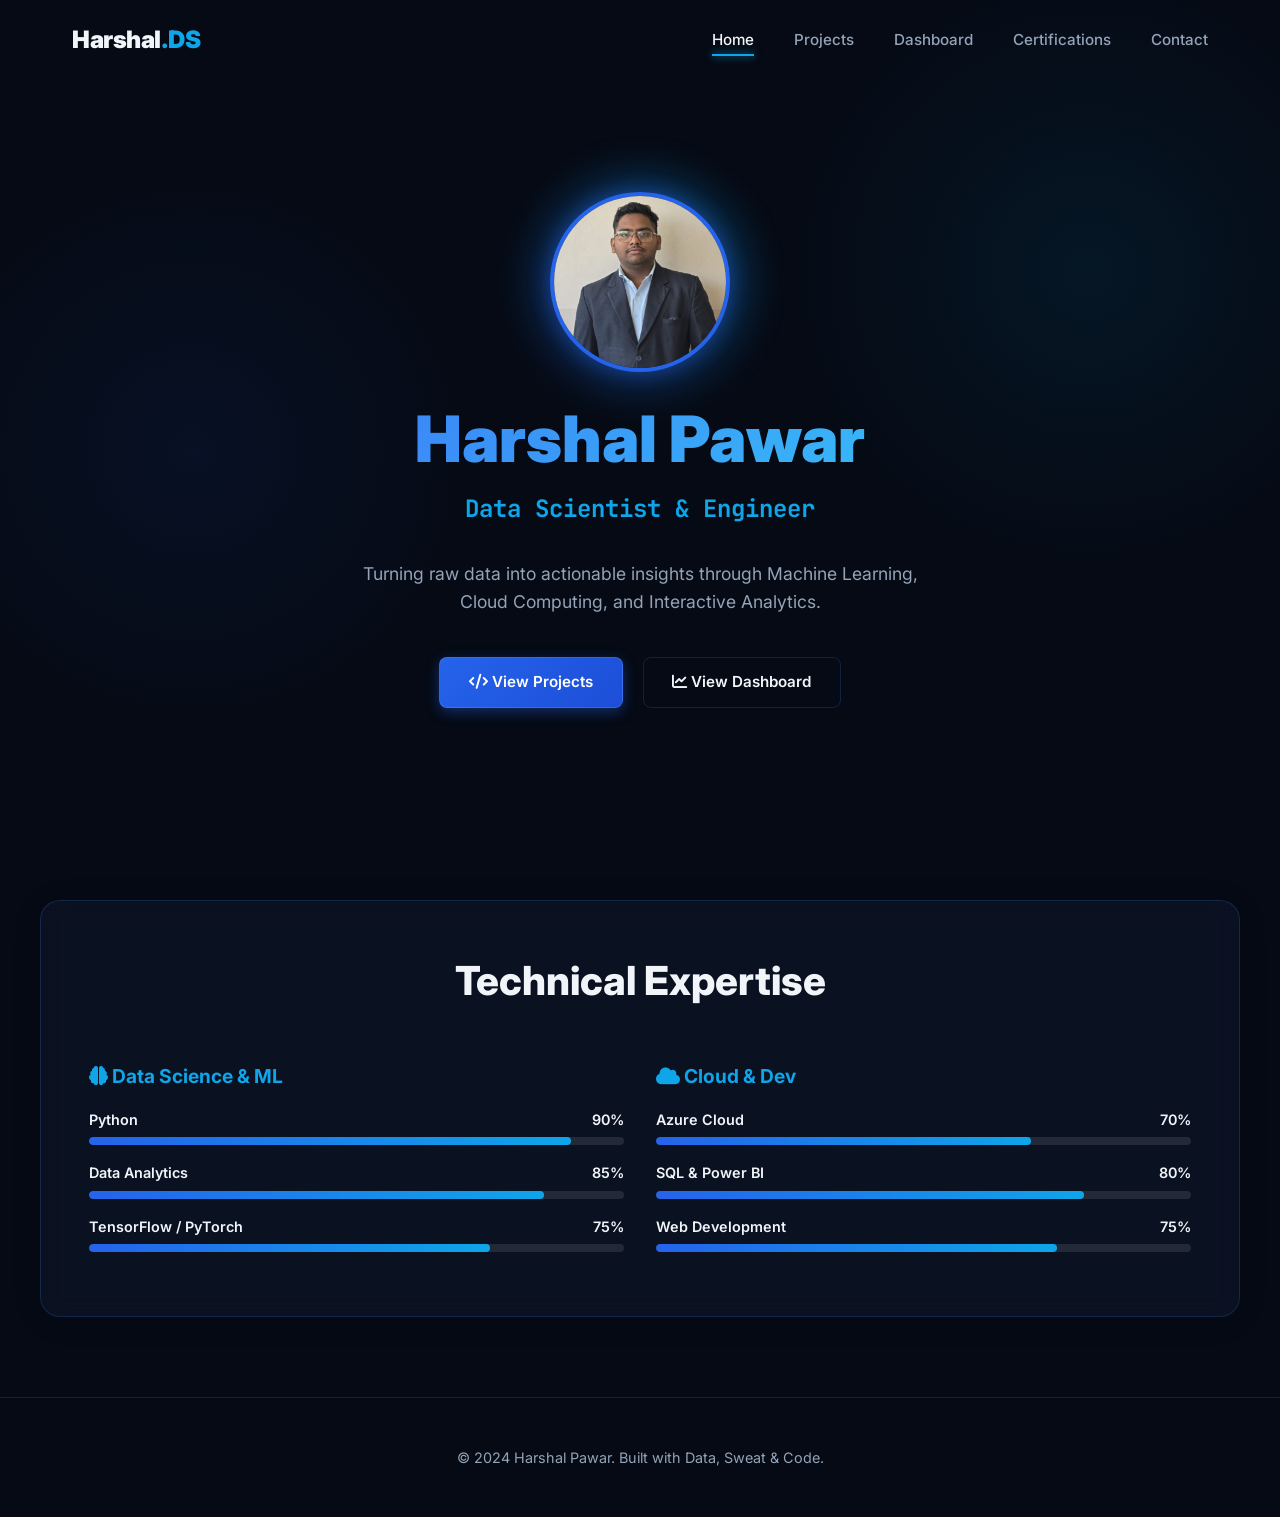
==== index.html @ 5941ae10 "Revamp portfolio with premium Black & Blue theme and Dashboard" ====
<!DOCTYPE html>
<html lang="en">

<head>
  <meta charset="UTF-8">
  <meta name="viewport" content="width=device-width, initial-scale=1.0">
  <title>Harshal Pawar | Data Scientist</title>

  <!-- CSS & Fonts -->
  <link rel="stylesheet" href="css/style.css">
  <link rel="stylesheet" href="https://cdnjs.cloudflare.com/ajax/libs/font-awesome/6.4.0/css/all.min.css">

  <style>
    /* Page Specific Styles */
    .hero {
      min-height: 100vh;
      display: flex;
      align-items: center;
      justify-content: center;
      text-align: center;
      padding-top: var(--nav-height);
    }

    .hero-content h1 {
      font-size: 4rem;
      font-weight: 900;
      line-height: 1.1;
      margin-bottom: 1rem;
    }

    .hero-content h2 {
      font-size: 1.5rem;
      color: var(--accent);
      font-family: var(--font-mono);
      margin-bottom: 2rem;
    }

    .profile-wrapper {
      width: 180px;
      height: 180px;
      margin: 0 auto 2rem;
      position: relative;
    }

    .profile-img {
      width: 100%;
      height: 100%;
      border-radius: 50%;
      object-fit: cover;
      border: 4px solid var(--primary);
      box-shadow: 0 0 20px rgba(37, 99, 235, 0.5);
    }

    .blob {
      position: absolute;
      top: -10%;
      left: -10%;
      width: 120%;
      height: 120%;
      background: linear-gradient(45deg, var(--primary), var(--accent));
      border-radius: 50%;
      z-index: -1;
      opacity: 0.3;
      animation: glow-pulse 3s infinite ease-in-out;
      filter: blur(20px);
    }

    .skills-grid {
      display: grid;
      grid-template-columns: repeat(auto-fit, minmax(280px, 1fr));
      gap: 2rem;
      margin-top: 2rem;
    }

    .skill-group h3 {
      margin-bottom: 1rem;
      color: var(--accent);
      font-size: 1.2rem;
    }

    .skill-item {
      margin-bottom: 1rem;
    }

    .skill-info {
      display: flex;
      justify-content: space-between;
      margin-bottom: 0.4rem;
      font-size: 0.9rem;
      font-weight: 600;
    }

    .progress-bar {
      height: 8px;
      background: rgba(255, 255, 255, 0.1);
      border-radius: 4px;
      overflow: hidden;
    }

    .progress {
      height: 100%;
      background: linear-gradient(90deg, var(--primary), var(--accent));
      border-radius: 4px;
      width: 0;
      /* Animate this */
      transition: width 1.5s ease-out;
    }
  </style>
</head>

<body>

  <!-- Navigation -->
  <header>
    <div class="container">
      <a href="index.html" class="logo">Harshal<span>.DS</span></a>

      <nav class="nav-links">
        <a href="index.html" class="active">Home</a>
        <a href="project.html">Projects</a>
        <a href="dashboard.html">Dashboard</a>
        <a href="certification.html">Certifications</a>
        <a href="contact.html">Contact</a>
      </nav>

      <div class="mobile-toggle">
        <i class="fas fa-bars"></i>
      </div>
    </div>
  </header>

  <!-- Hero Section -->
  <section class="hero">
    <div class="container hero-content animate-on-scroll">
      <div class="profile-wrapper">
        <div class="blob"></div>
        <img src="photo.jpg" alt="Harshal Pawar" class="profile-img">
      </div>

      <h1 class="text-gradient">Harshal Pawar</h1>
      <h2>Data Scientist & Engineer</h2>

      <p style="max-width: 600px; margin: 0 auto 2.5rem; color: var(--text-muted); font-size: 1.1rem;">
        Turning raw data into actionable insights through Machine Learning, Cloud Computing, and Interactive Analytics.
      </p>

      <div class="cta-group">
        <a href="project.html" class="btn btn-primary"><i class="fas fa-code"></i> View Projects</a>
        <a href="dashboard.html" class="btn btn-outline" style="margin-left: 1rem;"><i class="fas fa-chart-line"></i>
          View Dashboard</a>
      </div>
    </div>
  </section>

  <!-- About / Skills Section -->
  <section class="container glass" style="border-radius: 20px; padding: 3rem; margin-bottom: 4rem;">
    <h2 class="section-title">Technical Expertise</h2>

    <div class="skills-grid">
      <div class="skill-group">
        <h3><i class="fas fa-brain"></i> Data Science & ML</h3>

        <div class="skill-item">
          <div class="skill-info"><span>Python</span> <span>90%</span></div>
          <div class="progress-bar">
            <div class="progress" style="width: 90%;"></div>
          </div>
        </div>
        <div class="skill-item">
          <div class="skill-info"><span>Data Analytics</span> <span>85%</span></div>
          <div class="progress-bar">
            <div class="progress" style="width: 85%;"></div>
          </div>
        </div>
        <div class="skill-item">
          <div class="skill-info"><span>TensorFlow / PyTorch</span> <span>75%</span></div>
          <div class="progress-bar">
            <div class="progress" style="width: 75%;"></div>
          </div>
        </div>
      </div>

      <div class="skill-group">
        <h3><i class="fas fa-cloud"></i> Cloud & Dev</h3>

        <div class="skill-item">
          <div class="skill-info"><span>Azure Cloud</span> <span>70%</span></div>
          <div class="progress-bar">
            <div class="progress" style="width: 70%;"></div>
          </div>
        </div>
        <div class="skill-item">
          <div class="skill-info"><span>SQL & Power BI</span> <span>80%</span></div>
          <div class="progress-bar">
            <div class="progress" style="width: 80%;"></div>
          </div>
        </div>
        <div class="skill-item">
          <div class="skill-info"><span>Web Development</span> <span>75%</span></div>
          <div class="progress-bar">
            <div class="progress" style="width: 75%;"></div>
          </div>
        </div>
      </div>
    </div>
  </section>

  <footer>
    <div class="container">
      <p>&copy; 2024 Harshal Pawar. Built with Data, Sweat & Code.</p>
    </div>
  </footer>

  <script src="js/main.js"></script>
  <script>
    // Simple typing effect or just dynamic loading for progress bars
    document.addEventListener('DOMContentLoaded', () => {
      // Trigger progress bars
      setTimeout(() => {
        document.querySelectorAll('.progress').forEach(bar => {
          const width = bar.style.width;
          bar.style.width = '0';
          setTimeout(() => bar.style.width = width, 100);
        });
      }, 500);
    });
  </script>
</body>

</html>
---- css/style.css ----
/* 
 * Auralearn / Harshal Portfolio - Global Styles 
 * Theme: Black & Blue (Pro Data Science)
 */

@import url('https://fonts.googleapis.com/css2?family=Inter:wght@300;400;600;800;900&family=JetBrains+Mono:wght@400;700&display=swap');

:root {
    /* Core Palette */
    --bg-dark: #050a14;
    --bg-card: rgba(13, 20, 39, 0.7);
    --bg-card-hover: rgba(22, 33, 62, 0.8);

    --primary: #2563eb;
    /* Blue 600 */
    --primary-glow: #3b82f6;
    /* Blue 500 */
    --accent: #0ea5e9;
    /* Sky 500 */
    --accent-glow: #38bdf8;
    /* Sky 400 */

    --text-main: #f1f5f9;
    /* Slate 100 */
    --text-muted: #94a3b8;
    /* Slate 400 */

    --border: rgba(59, 130, 246, 0.2);
    --glass: rgba(5, 10, 20, 0.6);
    --nav-height: 80px;

    /* Font Categories */
    --font-sans: 'Inter', system-ui, -apple-system, sans-serif;
    --font-mono: 'JetBrains Mono', monospace;
}

/* Base Reset & Typography */
* {
    margin: 0;
    padding: 0;
    box-sizing: border-box;
}

html {
    scroll-behavior: smooth;
    font-size: 16px;
}

body {
    background-color: var(--bg-dark);
    color: var(--text-main);
    font-family: var(--font-sans);
    line-height: 1.6;
    overflow-x: hidden;
    min-height: 100vh;
    background-image:
        radial-gradient(circle at 15% 50%, rgba(37, 99, 235, 0.08), transparent 25%),
        radial-gradient(circle at 85% 30%, rgba(14, 165, 233, 0.08), transparent 25%);
    background-attachment: fixed;
}

a {
    text-decoration: none;
    color: inherit;
    transition: all 0.3s ease;
}

ul {
    list-style: none;
}

img {
    max-width: 100%;
    display: block;
}

/* Utils: Glassmorphism */
.glass {
    background: var(--bg-card);
    backdrop-filter: blur(12px);
    -webkit-backdrop-filter: blur(12px);
    border: 1px solid var(--border);
    box-shadow: 0 4px 30px rgba(0, 0, 0, 0.1);
}

.glass-panel {
    background: rgba(255, 255, 255, 0.03);
    border: 1px solid rgba(255, 255, 255, 0.05);
    backdrop-filter: blur(5px);
}

/* Utils: Typography */
.text-gradient {
    background: linear-gradient(135deg, var(--primary-glow) 0%, var(--accent-glow) 100%);
    -webkit-background-clip: text;
    -webkit-text-fill-color: transparent;
    background-clip: text;
    text-fill-color: transparent;
}

.font-mono {
    font-family: var(--font-mono);
}

.container {
    max-width: 1200px;
    margin: 0 auto;
    padding: 0 2rem;
}

/* Animations */
@keyframes float {
    0% {
        transform: translateY(0px);
    }

    50% {
        transform: translateY(-10px);
    }

    100% {
        transform: translateY(0px);
    }
}

@keyframes glow-pulse {
    0% {
        box-shadow: 0 0 5px var(--primary-glow);
    }

    50% {
        box-shadow: 0 0 20px var(--primary-glow);
    }

    100% {
        box-shadow: 0 0 5px var(--primary-glow);
    }
}

@keyframes fadeIn {
    from {
        opacity: 0;
        transform: translateY(20px);
    }

    to {
        opacity: 1;
        transform: translateY(0);
    }
}

/* Layout: Header */
header {
    height: var(--nav-height);
    position: fixed;
    top: 0;
    width: 100%;
    z-index: 1000;
    transition: all 0.3s ease;
}

header.scrolled {
    background: rgba(5, 10, 20, 0.85);
    backdrop-filter: blur(16px);
    border-bottom: 1px solid var(--border);
}

header .container {
    height: 100%;
    display: flex;
    justify-content: space-between;
    align-items: center;
}

.logo {
    font-weight: 900;
    font-size: 1.5rem;
    letter-spacing: -0.02em;
    color: var(--text-main);
    position: relative;
}

.logo span {
    color: var(--accent);
}

.nav-links {
    display: flex;
    gap: 2.5rem;
}

.nav-links a {
    font-size: 0.95rem;
    font-weight: 500;
    color: var(--text-muted);
    position: relative;
}

.nav-links a:hover,
.nav-links a.active {
    color: var(--text-main);
}

.nav-links a::after {
    content: '';
    position: absolute;
    width: 0;
    height: 2px;
    bottom: -4px;
    left: 0;
    background: var(--accent);
    transition: width 0.3s ease;
    box-shadow: 0 0 8px var(--accent);
}

.nav-links a:hover::after,
.nav-links a.active::after {
    width: 100%;
}

/* Layout: Footer */
footer {
    padding: 3rem 0;
    margin-top: 5rem;
    border-top: 1px solid var(--border);
    background: rgba(5, 10, 20, 0.4);
    text-align: center;
}

footer p {
    color: var(--text-muted);
    font-size: 0.9rem;
}

/* Mobile Nav Toggle */
.mobile-toggle {
    display: none;
    font-size: 1.5rem;
    cursor: pointer;
    color: var(--text-main);
}

@media (max-width: 768px) {
    .nav-links {
        position: fixed;
        top: var(--nav-height);
        right: -100%;
        height: calc(100vh - var(--nav-height));
        width: 70%;
        background: var(--bg-dark);
        flex-direction: column;
        padding: 2rem;
        gap: 2rem;
        border-left: 1px solid var(--border);
        transition: right 0.4s cubic-bezier(0.4, 0, 0.2, 1);
    }

    .nav-links.active {
        right: 0;
    }

    .mobile-toggle {
        display: block;
    }
}

/* Component: Buttons */
.btn {
    display: inline-block;
    padding: 0.8rem 1.8rem;
    border-radius: 8px;
    font-weight: 600;
    font-size: 0.95rem;
    transition: all 0.3s ease;
    cursor: pointer;
}

.btn-primary {
    background: linear-gradient(135deg, var(--primary) 0%, #1d4ed8 100%);
    color: white;
    box-shadow: 0 4px 14px rgba(37, 99, 235, 0.4);
    border: 1px solid rgba(255, 255, 255, 0.1);
}

.btn-primary:hover {
    transform: translateY(-2px);
    box-shadow: 0 6px 20px rgba(37, 99, 235, 0.6);
}

.btn-outline {
    background: transparent;
    border: 1px solid var(--border);
    color: var(--text-main);
}

.btn-outline:hover {
    border-color: var(--accent);
    color: var(--accent);
    background: rgba(14, 165, 233, 0.05);
}

/* Common Section Styles */
section {
    padding: 5rem 0;
    position: relative;
}

.section-title {
    font-size: 2.5rem;
    font-weight: 800;
    margin-bottom: 3rem;
    text-align: center;
}
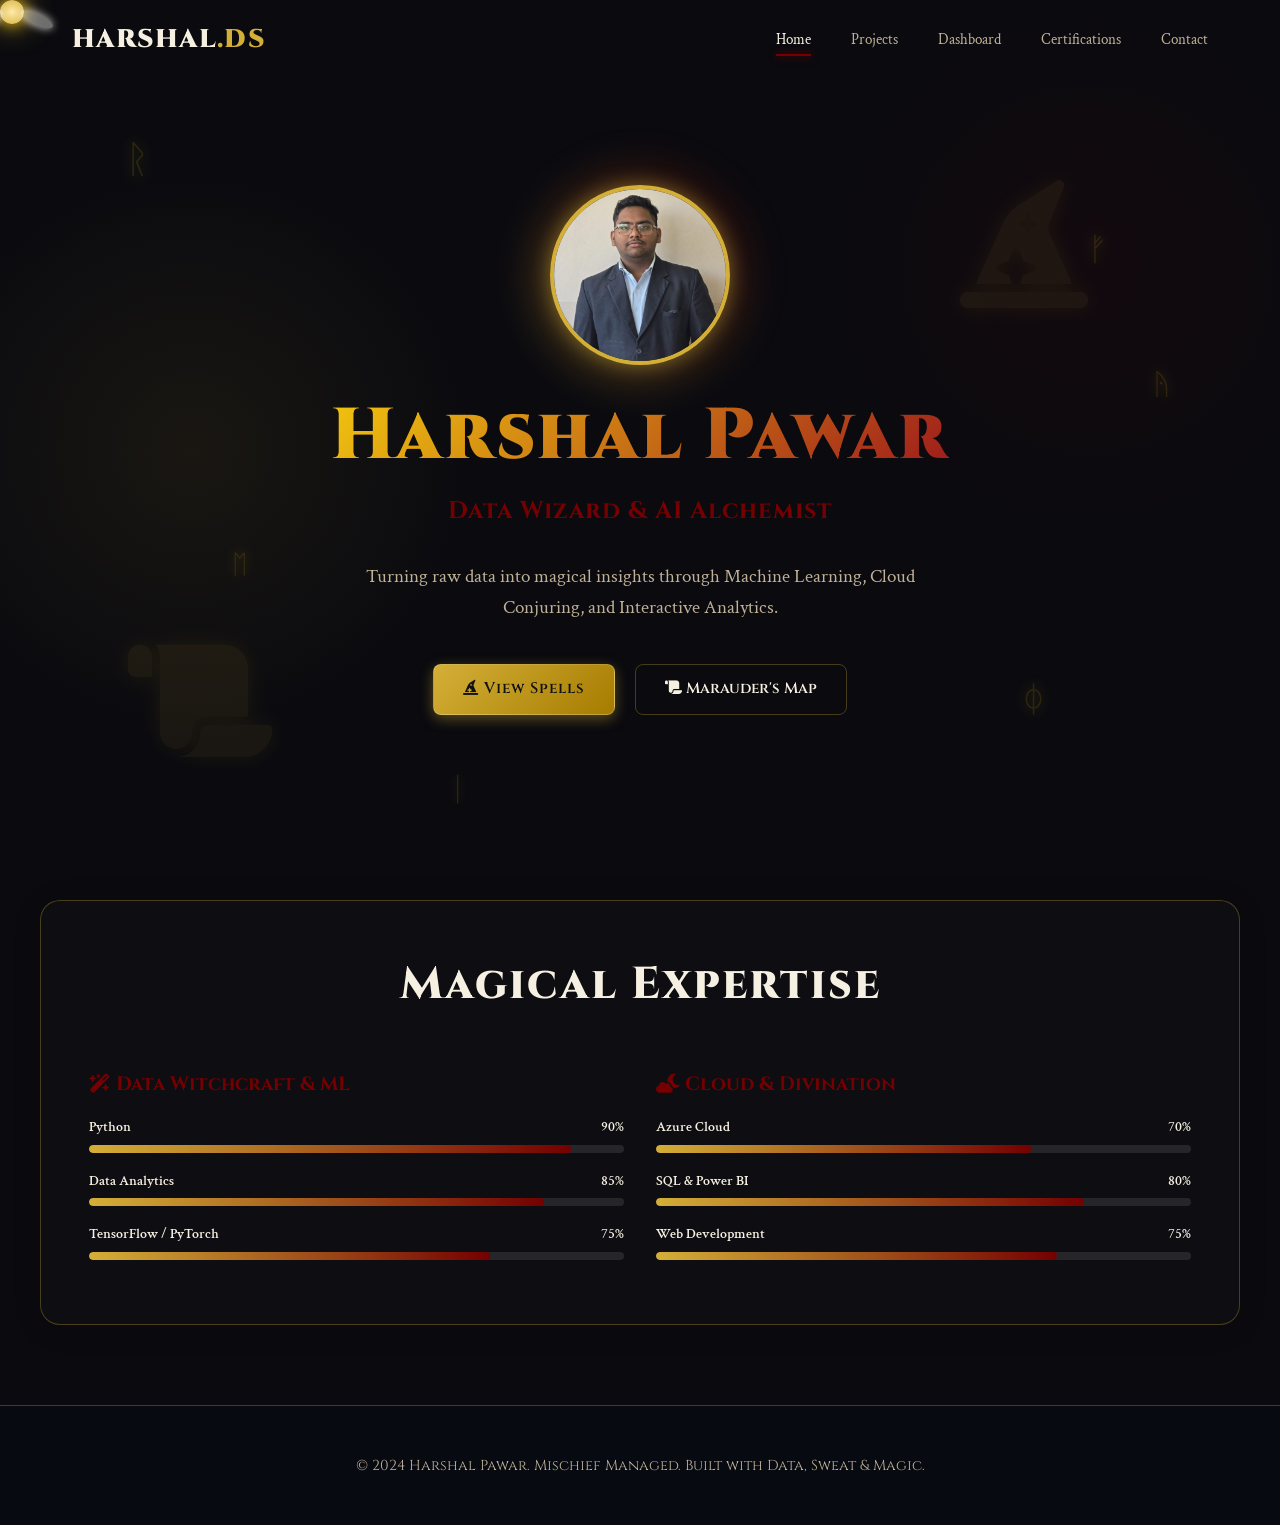
==== commit 843443fd: "Convert portfolio to Harry Potter theme" ====
--- a/index.html
+++ b/index.html
@@ -22,10 +22,12 @@
     }
 
     .hero-content h1 {
-      font-size: 4rem;
+      font-family: var(--font-heading);
+      font-size: 4.5rem;
       font-weight: 900;
       line-height: 1.1;
       margin-bottom: 1rem;
+      letter-spacing: 2px;
     }
 
     .hero-content h2 {
@@ -48,7 +50,7 @@
       border-radius: 50%;
       object-fit: cover;
       border: 4px solid var(--primary);
-      box-shadow: 0 0 20px rgba(37, 99, 235, 0.5);
+      box-shadow: 0 0 20px rgba(212, 175, 55, 0.5);
     }
 
     .blob {
@@ -130,35 +132,55 @@
   </header>
 
   <!-- Hero Section -->
-  <section class="hero">
-    <div class="container hero-content animate-on-scroll">
+  <section class="hero" style="position: relative; overflow: hidden;">
+
+    <!-- Magical Elements Background -->
+    <div class="floating-magic-elements">
+      <div class="snitch"></div>
+
+      <!-- Magical Runes -->
+      <div class="rune r1">&#x16b1;</div>
+      <div class="rune r2">&#x16a0;</div>
+      <div class="rune r3">&#x16d6;</div>
+      <div class="rune r4">&#x16f0;</div>
+      <div class="rune r5">&#x16c1;</div>
+      <div class="rune r6">&#x16a4;</div>
+
+      <!-- Faded Icons -->
+      <i class="fas fa-hat-wizard magical-backdrop-icon hat"></i>
+      <i class="fas fa-scroll magical-backdrop-icon scroll"></i>
+    </div>
+
+    <div class="container hero-content animate-on-scroll" style="position: relative; z-index: 10;">
       <div class="profile-wrapper">
-        <div class="blob"></div>
+        <div class="blob" style="background: linear-gradient(45deg, var(--primary), var(--accent));"></div>
         <img src="photo.jpg" alt="Harshal Pawar" class="profile-img">
       </div>
 
       <h1 class="text-gradient">Harshal Pawar</h1>
-      <h2>Data Scientist & Engineer</h2>
-
-      <p style="max-width: 600px; margin: 0 auto 2.5rem; color: var(--text-muted); font-size: 1.1rem;">
-        Turning raw data into actionable insights through Machine Learning, Cloud Computing, and Interactive Analytics.
+      <h2 style="font-family: var(--font-heading); letter-spacing: 1px;">Data Wizard & AI Alchemist</h2>
+
+      <p style="max-width: 600px; margin: 0 auto 2.5rem; color: var(--text-muted); font-size: 1.2rem;">
+        Turning raw data into magical insights through Machine Learning, Cloud Conjuring, and Interactive Analytics.
       </p>
 
       <div class="cta-group">
-        <a href="project.html" class="btn btn-primary"><i class="fas fa-code"></i> View Projects</a>
-        <a href="dashboard.html" class="btn btn-outline" style="margin-left: 1rem;"><i class="fas fa-chart-line"></i>
-          View Dashboard</a>
+        <a href="project.html" class="btn btn-primary"><i class="fas fa-hat-wizard"></i> View Spells</a>
+        <a href="dashboard.html" class="btn btn-outline" style="margin-left: 1rem; font-family: var(--font-heading);"><i
+            class="fas fa-scroll"></i>
+          Marauder's Map</a>
       </div>
     </div>
   </section>
 
   <!-- About / Skills Section -->
   <section class="container glass" style="border-radius: 20px; padding: 3rem; margin-bottom: 4rem;">
-    <h2 class="section-title">Technical Expertise</h2>
+    <h2 class="section-title">Magical Expertise</h2>
 
     <div class="skills-grid">
       <div class="skill-group">
-        <h3><i class="fas fa-brain"></i> Data Science & ML</h3>
+        <h3 style="font-family: var(--font-heading);"><i class="fas fa-wand-magic-sparkles"></i> Data Witchcraft & ML
+        </h3>
 
         <div class="skill-item">
           <div class="skill-info"><span>Python</span> <span>90%</span></div>
@@ -181,7 +203,7 @@
       </div>
 
       <div class="skill-group">
-        <h3><i class="fas fa-cloud"></i> Cloud & Dev</h3>
+        <h3 style="font-family: var(--font-heading);"><i class="fas fa-cloud-moon"></i> Cloud & Divination</h3>
 
         <div class="skill-item">
           <div class="skill-info"><span>Azure Cloud</span> <span>70%</span></div>
@@ -207,7 +229,8 @@
 
   <footer>
     <div class="container">
-      <p>&copy; 2024 Harshal Pawar. Built with Data, Sweat & Code.</p>
+      <p style="font-family: var(--font-heading);">&copy; 2024 Harshal Pawar. Mischief Managed. Built with Data, Sweat &
+        Magic.</p>
     </div>
   </footer>
 
--- a/css/style.css
+++ b/css/style.css
@@ -3,34 +3,34 @@
  * Theme: Black & Blue (Pro Data Science)
  */
 
-@import url('https://fonts.googleapis.com/css2?family=Inter:wght@300;400;600;800;900&family=JetBrains+Mono:wght@400;700&display=swap');
+@import url('https://fonts.googleapis.com/css2?family=Cinzel:wght@400;600;700;800;900&family=Crimson+Text:ital,wght@0,400;0,600;0,700;1,400&family=JetBrains+Mono:wght@400;700&display=swap');
 
 :root {
-    /* Core Palette */
-    --bg-dark: #050a14;
-    --bg-card: rgba(13, 20, 39, 0.7);
-    --bg-card-hover: rgba(22, 33, 62, 0.8);
-
-    --primary: #2563eb;
-    /* Blue 600 */
-    --primary-glow: #3b82f6;
-    /* Blue 500 */
-    --accent: #0ea5e9;
-    /* Sky 500 */
-    --accent-glow: #38bdf8;
-    /* Sky 400 */
-
-    --text-main: #f1f5f9;
-    /* Slate 100 */
-    --text-muted: #94a3b8;
-    /* Slate 400 */
-
-    --border: rgba(59, 130, 246, 0.2);
-    --glass: rgba(5, 10, 20, 0.6);
+    /* Core Palette: Dark Magic Theme */
+    --bg-dark: #0a0a0f;
+    --bg-card: rgba(15, 15, 20, 0.75);
+    --bg-card-hover: rgba(30, 25, 30, 0.85);
+
+    --primary: #d4af37;
+    /* Metallic Gold */
+    --primary-glow: #f1c40f;
+    --accent: #740001;
+    /* Gryffindor Crimson */
+    --accent-glow: #9e1b1b;
+
+    --text-main: #f5f0e1;
+    /* Parchment white */
+    --text-muted: #c0b298;
+    /* Antique grey */
+
+    --border: rgba(212, 175, 55, 0.3);
+    /* Gold border */
+    --glass: rgba(10, 10, 15, 0.6);
     --nav-height: 80px;
 
     /* Font Categories */
-    --font-sans: 'Inter', system-ui, -apple-system, sans-serif;
+    --font-heading: 'Cinzel', serif;
+    --font-sans: 'Crimson Text', serif;
     --font-mono: 'JetBrains Mono', monospace;
 }
 
@@ -54,9 +54,12 @@
     overflow-x: hidden;
     min-height: 100vh;
     background-image:
-        radial-gradient(circle at 15% 50%, rgba(37, 99, 235, 0.08), transparent 25%),
-        radial-gradient(circle at 85% 30%, rgba(14, 165, 233, 0.08), transparent 25%);
+        radial-gradient(circle at 15% 50%, rgba(212, 175, 55, 0.08), transparent 25%),
+        radial-gradient(circle at 85% 30%, rgba(116, 0, 1, 0.08), transparent 25%);
     background-attachment: fixed;
+    font-size: 1.1rem;
+    /* Slightly larger text for Crimson Text */
+    cursor: url('data:image/svg+xml;utf8,<svg xmlns="http://www.w3.org/2000/svg" width="32" height="32" viewBox="0 0 24 24"><text x="0" y="20" font-size="20">🪄</text></svg>') 0 20, auto;
 }
 
 a {
@@ -146,6 +149,237 @@
     to {
         opacity: 1;
         transform: translateY(0);
+    }
+}
+
+/* Magic Sparkle Effect */
+.sparkle {
+    position: absolute;
+    width: 6px;
+    height: 6px;
+    background: var(--primary-glow);
+    border-radius: 50%;
+    pointer-events: none;
+    box-shadow: 0 0 10px var(--primary-glow), 0 0 20px var(--primary);
+    animation: magic-fade 0.8s ease-out forwards;
+    z-index: 9999;
+}
+
+@keyframes magic-fade {
+    0% {
+        transform: scale(1) translate(0, 0);
+        opacity: 1;
+    }
+
+    100% {
+        transform: scale(0) translate(0, -20px);
+        opacity: 0;
+    }
+}
+
+/* Hero Section Magic Elements */
+.floating-magic-elements {
+    position: absolute;
+    top: 0;
+    left: 0;
+    width: 100%;
+    height: 100%;
+    pointer-events: none;
+    overflow: hidden;
+    z-index: 0;
+}
+
+/* Golden Snitch */
+.snitch {
+    position: absolute;
+    width: 24px;
+    height: 24px;
+    background: radial-gradient(circle, #ffeaa7, #d4af37);
+    border-radius: 50%;
+    box-shadow: 0 0 15px #f1c40f, 0 0 30px #d4af37;
+    animation: fly-snitch 12s infinite cubic-bezier(0.42, 0, 0.58, 1);
+    z-index: 5;
+}
+
+.snitch::before,
+.snitch::after {
+    content: '';
+    position: absolute;
+    top: 6px;
+    width: 35px;
+    height: 12px;
+    background: rgba(255, 255, 255, 0.4);
+    border-radius: 50%;
+    box-shadow: 0 0 8px rgba(255, 255, 255, 0.8);
+    animation: flutter 0.05s infinite alternate;
+}
+
+.snitch::before {
+    left: -32px;
+    transform-origin: right center;
+    transform: rotate(-25deg);
+}
+
+.snitch::after {
+    right: -32px;
+    transform-origin: left center;
+    transform: rotate(25deg);
+}
+
+@keyframes flutter {
+    0% {
+        transform: rotate(-35deg);
+    }
+
+    100% {
+        transform: rotate(35deg);
+    }
+}
+
+@keyframes fly-snitch {
+    0% {
+        top: 20%;
+        left: -10%;
+        transform: scale(1) rotate(0deg);
+    }
+
+    20% {
+        top: 70%;
+        left: 20%;
+        transform: scale(1.5) rotate(45deg);
+    }
+
+    40% {
+        top: 15%;
+        left: 60%;
+        transform: scale(0.8) rotate(-20deg);
+    }
+
+    60% {
+        top: 80%;
+        left: 85%;
+        transform: scale(1.2) rotate(15deg);
+    }
+
+    80% {
+        top: 30%;
+        left: 95%;
+        transform: scale(1) rotate(-10deg);
+    }
+
+    100% {
+        top: 50%;
+        left: 110%;
+        transform: scale(1) rotate(0deg);
+    }
+}
+
+/* Glowing Runes */
+.rune {
+    position: absolute;
+    font-family: var(--font-heading);
+    color: var(--primary-glow);
+    font-size: 2rem;
+    opacity: 0.15;
+    text-shadow: 0 0 10px var(--primary-glow), 0 0 20px var(--primary);
+    animation: float-rune 8s infinite ease-in-out alternate;
+    z-index: 1;
+}
+
+.rune.r1 {
+    top: 15%;
+    left: 10%;
+    animation-duration: 9s;
+    transform: scale(1.2);
+}
+
+.rune.r2 {
+    top: 25%;
+    left: 85%;
+    animation-duration: 7s;
+    animation-delay: 2s;
+}
+
+.rune.r3 {
+    top: 60%;
+    left: 18%;
+    animation-duration: 10s;
+    animation-delay: 1s;
+    transform: scale(0.8);
+}
+
+.rune.r4 {
+    top: 75%;
+    left: 80%;
+    animation-duration: 8.5s;
+    animation-delay: 3s;
+    transform: scale(1.1);
+}
+
+.rune.r5 {
+    top: 85%;
+    left: 35%;
+    animation-duration: 6s;
+    animation-delay: 2.5s;
+}
+
+.rune.r6 {
+    top: 40%;
+    left: 90%;
+    animation-duration: 8s;
+    animation-delay: 1.2s;
+    transform: scale(0.9);
+}
+
+@keyframes float-rune {
+    0% {
+        transform: translateY(0) rotate(-10deg);
+        opacity: 0.1;
+    }
+
+    50% {
+        opacity: 0.3;
+        text-shadow: 0 0 15px var(--primary-glow), 0 0 30px var(--primary);
+    }
+
+    100% {
+        transform: translateY(-40px) rotate(10deg);
+        opacity: 0.1;
+    }
+}
+
+/* Floating Elements (e.g. Sorting Hat) */
+.magical-backdrop-icon {
+    position: absolute;
+    font-size: 8rem;
+    color: var(--primary);
+    opacity: 0.08;
+    z-index: 0;
+    filter: drop-shadow(0 0 10px var(--primary-glow));
+    animation: float-slow 8s infinite ease-in-out;
+}
+
+.magical-backdrop-icon.hat {
+    top: 20%;
+    right: 15%;
+}
+
+.magical-backdrop-icon.scroll {
+    bottom: 15%;
+    left: 10%;
+}
+
+@keyframes float-slow {
+    0% {
+        transform: translateY(0) rotate(-5deg);
+    }
+
+    50% {
+        transform: translateY(-30px) rotate(5deg);
+    }
+
+    100% {
+        transform: translateY(0) rotate(-5deg);
     }
 }
 
@@ -173,15 +407,17 @@
 }
 
 .logo {
+    font-family: var(--font-heading);
     font-weight: 900;
-    font-size: 1.5rem;
-    letter-spacing: -0.02em;
+    font-size: 1.6rem;
+    letter-spacing: 0.05em;
     color: var(--text-main);
     position: relative;
+    text-transform: uppercase;
 }
 
 .logo span {
-    color: var(--accent);
+    color: var(--primary);
 }
 
 .nav-links {
@@ -272,19 +508,21 @@
     font-weight: 600;
     font-size: 0.95rem;
     transition: all 0.3s ease;
-    cursor: pointer;
+    cursor: url('data:image/svg+xml;utf8,<svg xmlns="http://www.w3.org/2000/svg" width="32" height="32" viewBox="0 0 24 24"><text x="0" y="20" font-size="20">✨</text></svg>') 0 20, pointer;
 }
 
 .btn-primary {
-    background: linear-gradient(135deg, var(--primary) 0%, #1d4ed8 100%);
-    color: white;
-    box-shadow: 0 4px 14px rgba(37, 99, 235, 0.4);
-    border: 1px solid rgba(255, 255, 255, 0.1);
+    background: linear-gradient(135deg, var(--primary) 0%, #a67c00 100%);
+    color: #111;
+    box-shadow: 0 4px 14px rgba(212, 175, 55, 0.4);
+    border: 1px solid rgba(255, 255, 255, 0.2);
+    font-family: var(--font-heading);
+    letter-spacing: 1px;
 }
 
 .btn-primary:hover {
     transform: translateY(-2px);
-    box-shadow: 0 6px 20px rgba(37, 99, 235, 0.6);
+    box-shadow: 0 6px 20px rgba(212, 175, 55, 0.6);
 }
 
 .btn-outline {
@@ -306,8 +544,10 @@
 }
 
 .section-title {
-    font-size: 2.5rem;
+    font-family: var(--font-heading);
+    font-size: 2.8rem;
     font-weight: 800;
     margin-bottom: 3rem;
     text-align: center;
+    letter-spacing: 2px;
 }
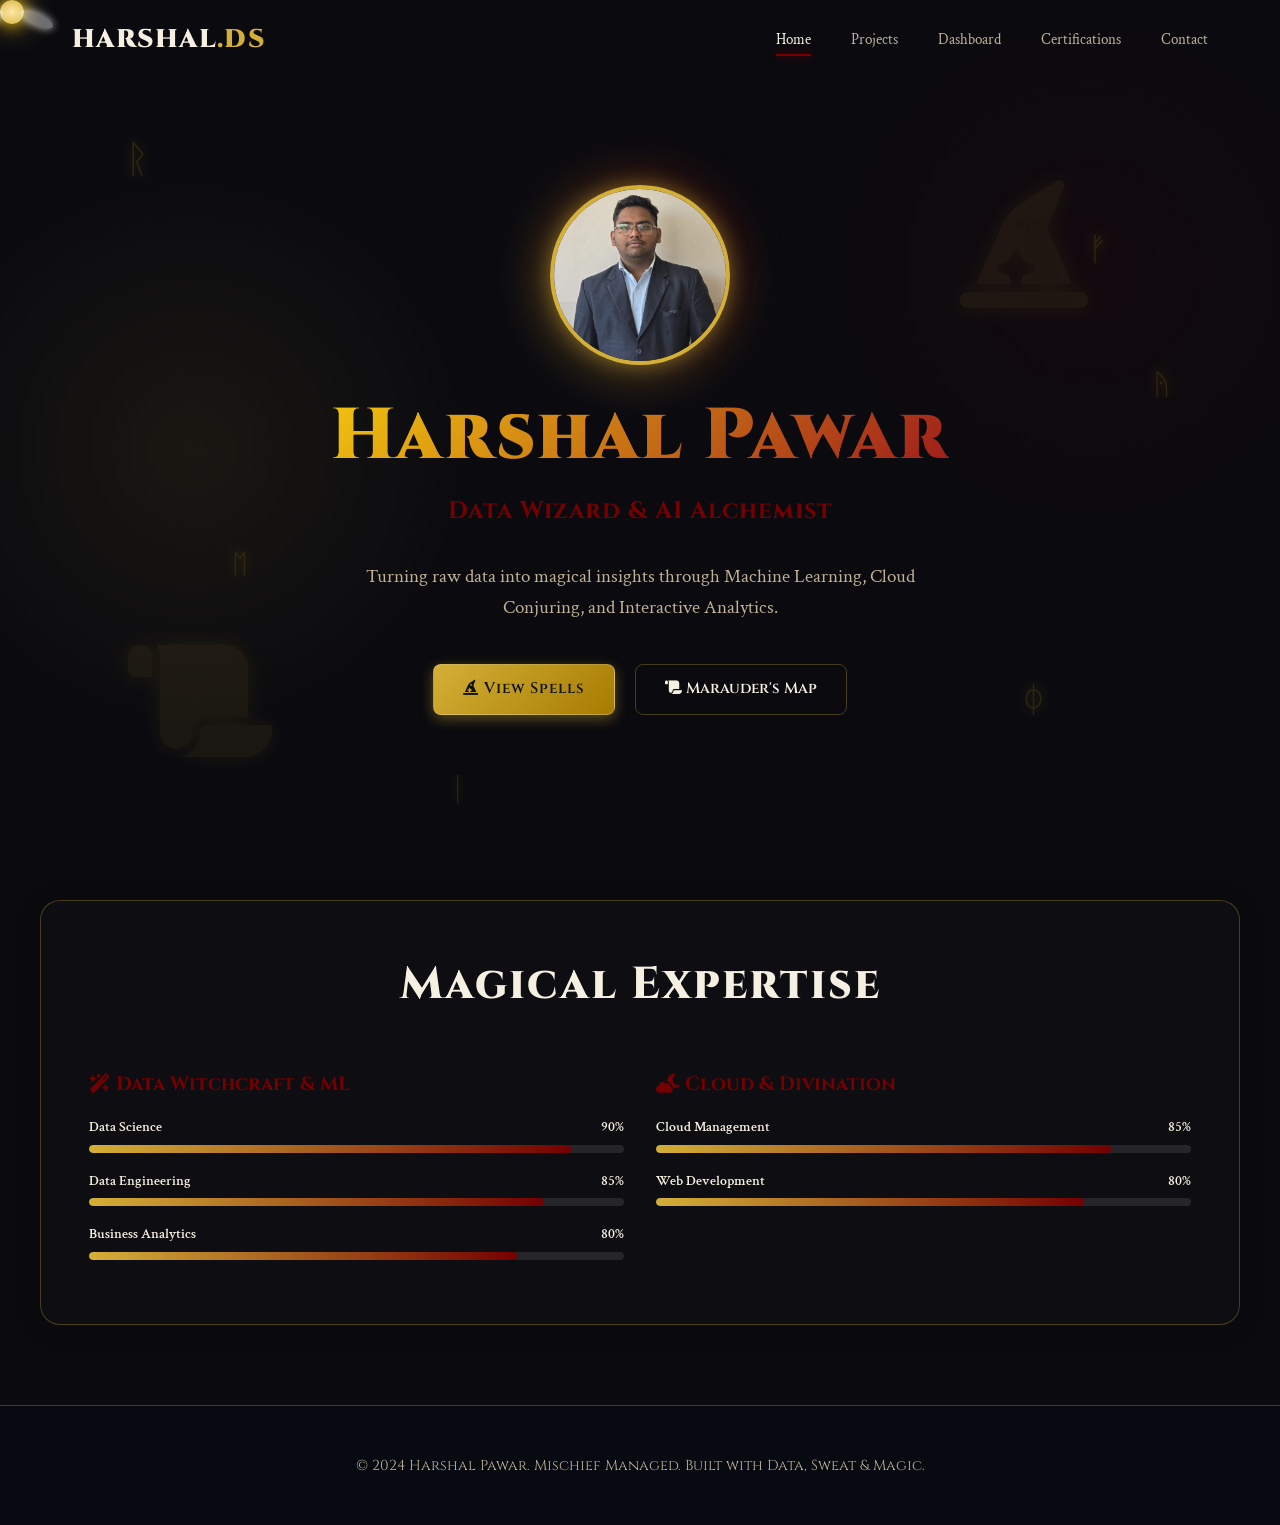
==== commit afac9764: "feat: Add new skills, NPTEL certifications, and AI projects" ====
--- a/index.html
+++ b/index.html
@@ -183,21 +183,21 @@
         </h3>
 
         <div class="skill-item">
-          <div class="skill-info"><span>Python</span> <span>90%</span></div>
+          <div class="skill-info"><span>Data Science</span> <span>90%</span></div>
           <div class="progress-bar">
             <div class="progress" style="width: 90%;"></div>
           </div>
         </div>
         <div class="skill-item">
-          <div class="skill-info"><span>Data Analytics</span> <span>85%</span></div>
+          <div class="skill-info"><span>Data Engineering</span> <span>85%</span></div>
           <div class="progress-bar">
             <div class="progress" style="width: 85%;"></div>
           </div>
         </div>
         <div class="skill-item">
-          <div class="skill-info"><span>TensorFlow / PyTorch</span> <span>75%</span></div>
-          <div class="progress-bar">
-            <div class="progress" style="width: 75%;"></div>
+          <div class="skill-info"><span>Business Analytics</span> <span>80%</span></div>
+          <div class="progress-bar">
+            <div class="progress" style="width: 80%;"></div>
           </div>
         </div>
       </div>
@@ -206,21 +206,15 @@
         <h3 style="font-family: var(--font-heading);"><i class="fas fa-cloud-moon"></i> Cloud & Divination</h3>
 
         <div class="skill-item">
-          <div class="skill-info"><span>Azure Cloud</span> <span>70%</span></div>
-          <div class="progress-bar">
-            <div class="progress" style="width: 70%;"></div>
-          </div>
-        </div>
-        <div class="skill-item">
-          <div class="skill-info"><span>SQL & Power BI</span> <span>80%</span></div>
+          <div class="skill-info"><span>Cloud Management</span> <span>85%</span></div>
+          <div class="progress-bar">
+            <div class="progress" style="width: 85%;"></div>
+          </div>
+        </div>
+        <div class="skill-item">
+          <div class="skill-info"><span>Web Development</span> <span>80%</span></div>
           <div class="progress-bar">
             <div class="progress" style="width: 80%;"></div>
-          </div>
-        </div>
-        <div class="skill-item">
-          <div class="skill-info"><span>Web Development</span> <span>75%</span></div>
-          <div class="progress-bar">
-            <div class="progress" style="width: 75%;"></div>
           </div>
         </div>
       </div>
